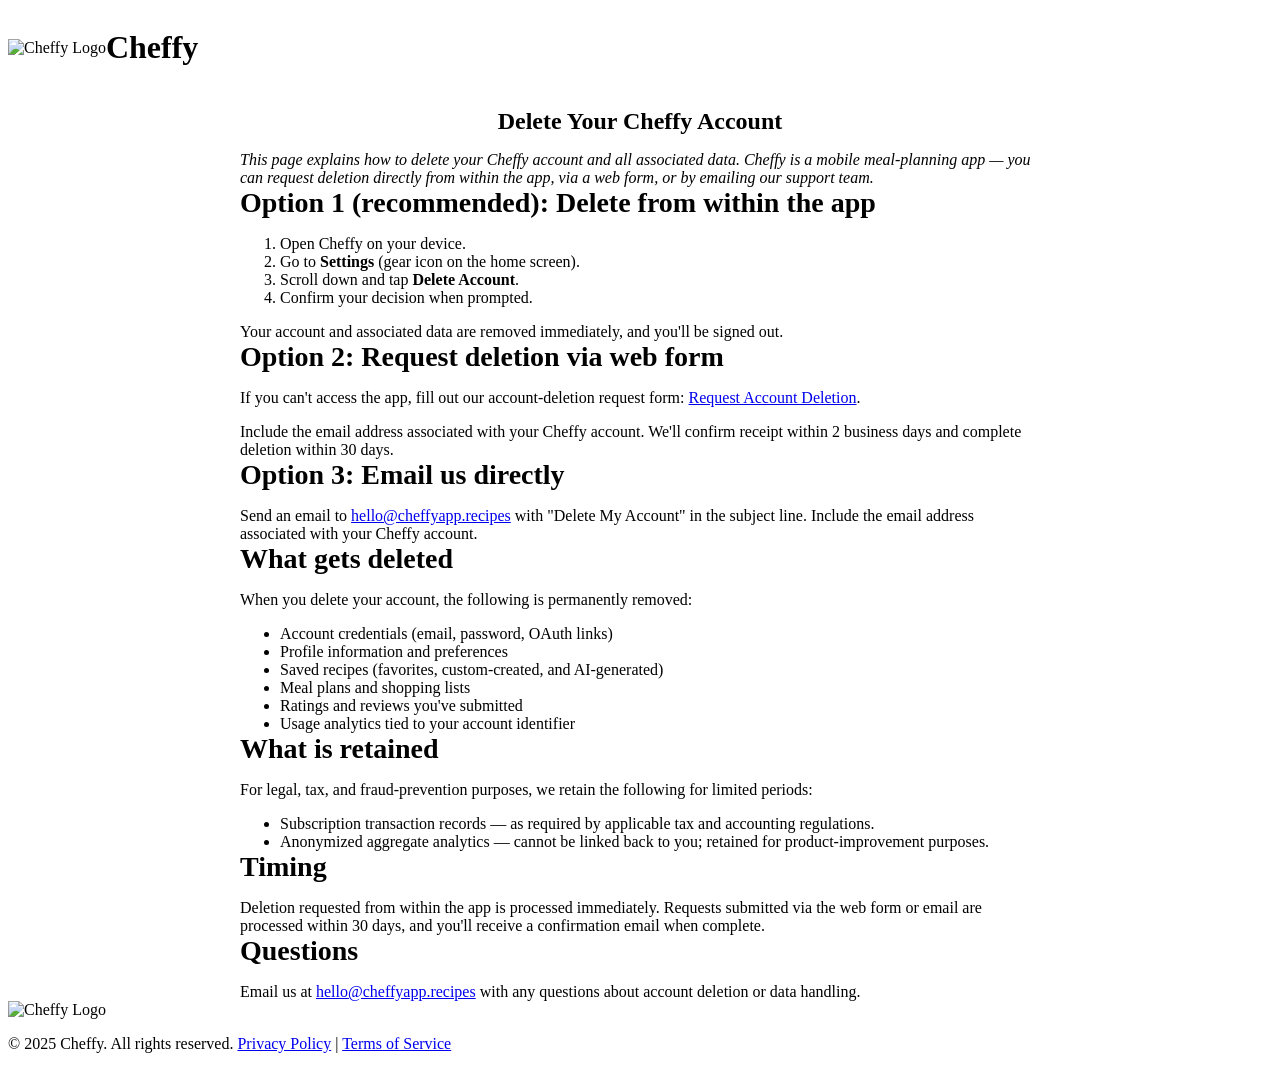
==== delete-account.html @ 325b57f6 "add minimal delete-account page for Google Play compliance Content-complete but style-unpolished — r" ====
<!DOCTYPE html>
<html lang="en">
<head>
    <meta charset="UTF-8">
    <meta name="viewport" content="width=device-width, initial-scale=1.0">
    <title>Delete Your Account - Cheffy</title>
    <meta name="description" content="How to delete your Cheffy account and associated data.">

    <!-- Favicon and App Icons -->
    <link rel="icon" type="image/png" href="images/icons/logo.png">
    <link rel="apple-touch-icon" href="images/icons/logo.png">

    <!-- Stylesheets -->
    <link rel="stylesheet" href="css/styles.css">

    <!-- Google Fonts -->
    <link rel="preconnect" href="https://fonts.googleapis.com">
    <link rel="preconnect" href="https://fonts.gstatic.com" crossorigin>
    <link href="https://fonts.googleapis.com/css2?family=Poppins:wght@300;400;500;600;700&display=swap" rel="stylesheet">

    <style>
        .privacy-content {
            max-width: 800px;
            margin: 0 auto;
            padding: var(--spacing-lg) 0;
        }

        .privacy-content h1 {
            text-align: center;
            margin-bottom: var(--spacing-lg);
        }

        .privacy-content h2 {
            font-size: 1.75rem;
            text-align: left;
            margin-top: var(--spacing-xl);
            margin-bottom: var(--spacing-md);
            color: var(--primary);
        }

        .privacy-content ol,
        .privacy-content ul {
            margin-left: var(--spacing-xl);
            margin-bottom: var(--spacing-lg);
        }

        .privacy-content ol li,
        .privacy-content ul li {
            margin-bottom: var(--spacing-sm);
        }

        .privacy-content ul {
            list-style: disc;
        }

        .privacy-content ol {
            list-style: decimal;
        }

        .privacy-content p {
            margin-bottom: var(--spacing-lg);
        }
    </style>
</head>
<body>
    <!-- Header -->
    <header>
        <div class="container">
            <div class="logo">
                <a href="index.html" class="logo-link" style="text-decoration: none; color: inherit; display: flex; align-items: center;">
                    <img src="images/icons/logo.png" alt="Cheffy Logo">
                    <h1>Cheffy</h1>
                </a>
            </div>
        </div>
    </header>

    <!-- Delete Account Content -->
    <section>
        <div class="container">
            <div class="privacy-content">
                <h1>Delete Your Cheffy Account</h1>
                <p><em>This page explains how to delete your Cheffy account and all associated data. Cheffy is a mobile meal-planning app — you can request deletion directly from within the app, via a web form, or by emailing our support team.</em></p>

                <h2>Option 1 (recommended): Delete from within the app</h2>
                <ol>
                    <li>Open Cheffy on your device.</li>
                    <li>Go to <strong>Settings</strong> (gear icon on the home screen).</li>
                    <li>Scroll down and tap <strong>Delete Account</strong>.</li>
                    <li>Confirm your decision when prompted.</li>
                </ol>
                <p>Your account and associated data are removed immediately, and you'll be signed out.</p>

                <h2>Option 2: Request deletion via web form</h2>
                <p>If you can't access the app, fill out our account-deletion request form: <a href="https://tally.so/r/BzaOz5">Request Account Deletion</a>.</p>
                <p>Include the email address associated with your Cheffy account. We'll confirm receipt within 2 business days and complete deletion within 30 days.</p>

                <h2>Option 3: Email us directly</h2>
                <p>Send an email to <a href="mailto:hello@cheffyapp.recipes?subject=Delete%20My%20Account">hello@cheffyapp.recipes</a> with "Delete My Account" in the subject line. Include the email address associated with your Cheffy account.</p>

                <h2>What gets deleted</h2>
                <p>When you delete your account, the following is permanently removed:</p>
                <ul>
                    <li>Account credentials (email, password, OAuth links)</li>
                    <li>Profile information and preferences</li>
                    <li>Saved recipes (favorites, custom-created, and AI-generated)</li>
                    <li>Meal plans and shopping lists</li>
                    <li>Ratings and reviews you've submitted</li>
                    <li>Usage analytics tied to your account identifier</li>
                </ul>

                <h2>What is retained</h2>
                <p>For legal, tax, and fraud-prevention purposes, we retain the following for limited periods:</p>
                <ul>
                    <li>Subscription transaction records — as required by applicable tax and accounting regulations.</li>
                    <li>Anonymized aggregate analytics — cannot be linked back to you; retained for product-improvement purposes.</li>
                </ul>

                <h2>Timing</h2>
                <p>Deletion requested from within the app is processed immediately. Requests submitted via the web form or email are processed within 30 days, and you'll receive a confirmation email when complete.</p>

                <h2>Questions</h2>
                <p>Email us at <a href="mailto:hello@cheffyapp.recipes">hello@cheffyapp.recipes</a> with any questions about account deletion or data handling.</p>
            </div>
        </div>
    </section>

    <!-- Footer -->
    <footer>
        <div class="container">
            <div class="simple-footer">
                <div class="footer-logo">
                    <img src="images/icons/logo.png" alt="Cheffy Logo">
                </div>
                <p>&copy; 2025 Cheffy. All rights reserved. <a href="privacy-policy.html">Privacy Policy</a> | <a href="terms-of-service.html">Terms of Service</a></p>
            </div>
        </div>
    </footer>

    <!-- JavaScript -->
    <script src="js/main.js"></script>
</body>
</html>
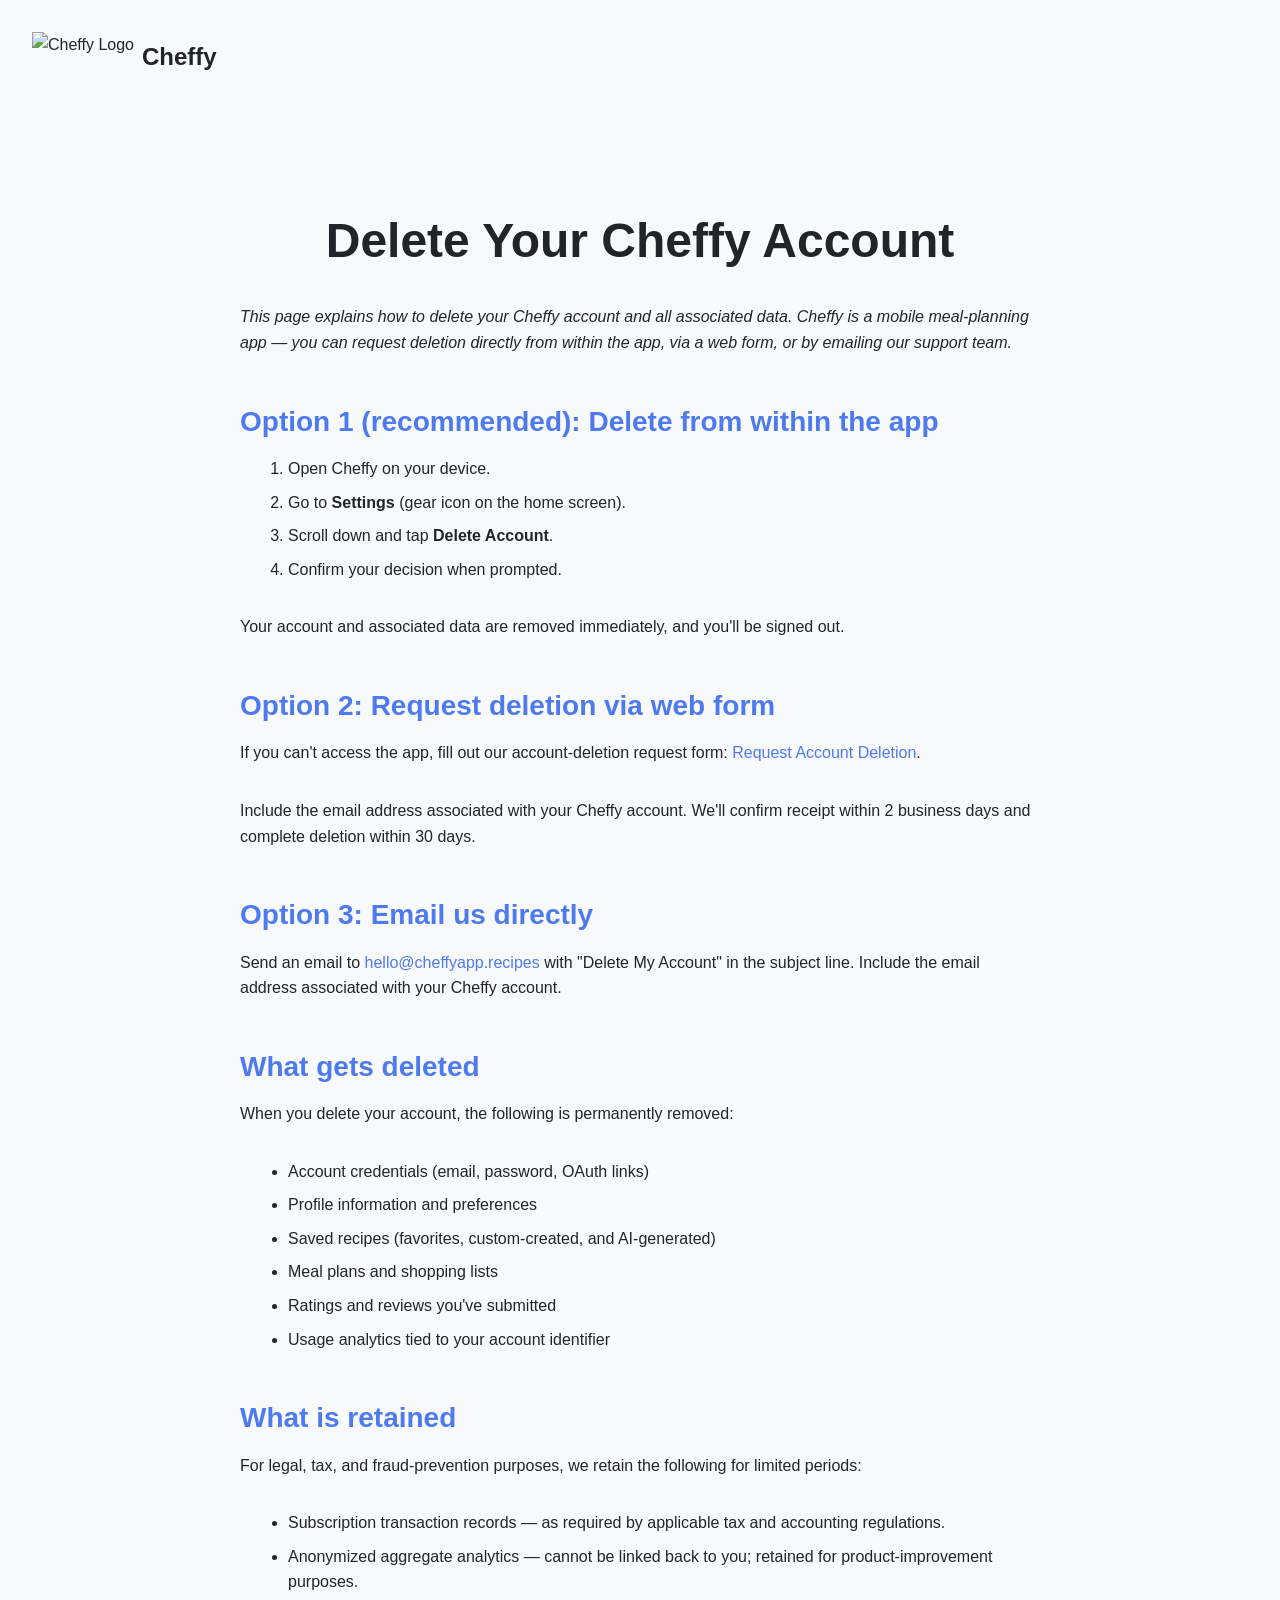
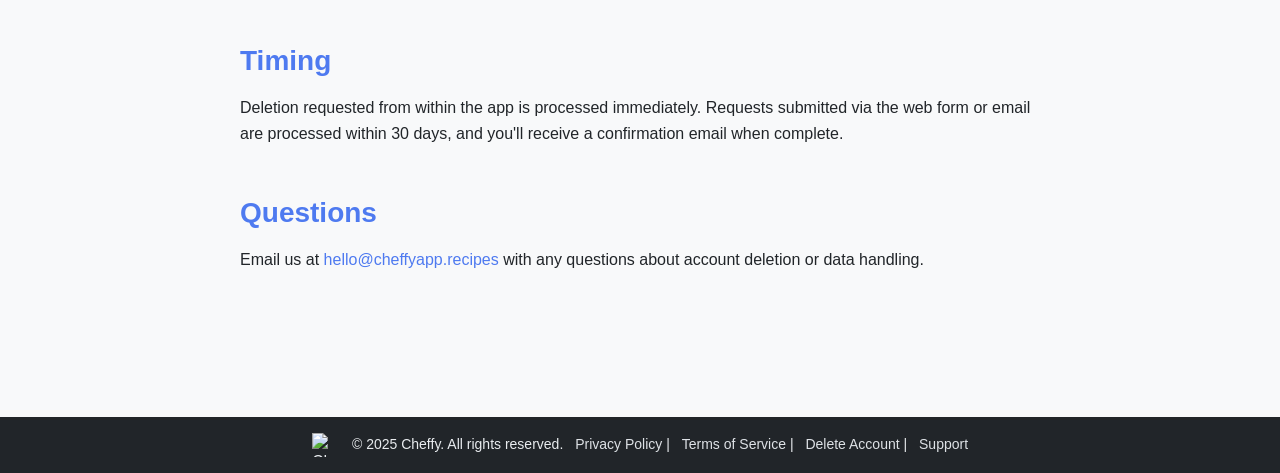
==== commit 48913421: "updated screenshots, copy" ====
--- a/delete-account.html
+++ b/delete-account.html
@@ -132,7 +132,7 @@
                 <div class="footer-logo">
                     <img src="images/icons/logo.png" alt="Cheffy Logo">
                 </div>
-                <p>&copy; 2025 Cheffy. All rights reserved. <a href="privacy-policy.html">Privacy Policy</a> | <a href="terms-of-service.html">Terms of Service</a></p>
+                <p>&copy; 2025 Cheffy. All rights reserved. <a href="privacy-policy.html">Privacy Policy</a> | <a href="terms-of-service.html">Terms of Service</a> | <a href="delete-account.html">Delete Account</a> | <a href="support.html">Support</a></p>
             </div>
         </div>
     </footer>
--- a/css/styles.css
+++ b/css/styles.css
@@ -0,0 +1,811 @@
+/* Base Styles */
+:root {
+    /* Brand Colors */
+    --primary: #4E7AF0;
+    --secondary: #6C63FF;
+    --tertiary: #00C2CB;
+    --accent: #FF7A5A;
+    
+    /* Neutral Colors */
+    --neutral-100: #F8F9FA;
+    --neutral-200: #F1F3F5;
+    --neutral-300: #E9ECEF;
+    --neutral-400: #DEE2E6;
+    --neutral-500: #ADB5BD;
+    --neutral-600: #6C757D;
+    --neutral-700: #495057;
+    --neutral-800: #343A40;
+    --neutral-900: #212529;
+    
+    /* Semantic Colors */
+    --success: #4CAF50;
+    --warning: #FFC107;
+    --error: #FF5252;
+    --info: #2196F3;
+    
+    /* Gradients */
+    --primary-gradient: linear-gradient(135deg, var(--primary), var(--secondary));
+    --accent-gradient: linear-gradient(135deg, var(--tertiary), var(--accent));
+    
+    /* Typography */
+    --font-family: 'Poppins', sans-serif;
+    --h1-size: 3rem;
+    --h2-size: 2.5rem;
+    --h3-size: 1.75rem;
+    --h4-size: 1.25rem;
+    --body-size: 1rem;
+    --small-size: 0.875rem;
+    
+    /* Spacing */
+    --spacing-xs: 0.25rem;
+    --spacing-sm: 0.5rem;
+    --spacing-md: 1rem;
+    --spacing-lg: 2rem;
+    --spacing-xl: 3rem;
+    --spacing-xxl: 5rem;
+    
+    /* Border Radius */
+    --radius-sm: 4px;
+    --radius-md: 8px;
+    --radius-lg: 16px;
+    --radius-xl: 24px;
+    --radius-full: 9999px;
+    
+    /* Shadows */
+    --shadow-sm: 0 1px 3px rgba(0, 0, 0, 0.1);
+    --shadow-md: 0 4px 6px rgba(0, 0, 0, 0.1);
+    --shadow-lg: 0 10px 15px rgba(0, 0, 0, 0.1);
+    --shadow-xl: 0 20px 25px rgba(0, 0, 0, 0.1);
+}
+
+* {
+    margin: 0;
+    padding: 0;
+    box-sizing: border-box;
+}
+
+html {
+    scroll-behavior: smooth;
+}
+
+/* General Header Styles (for pages like privacy-policy.html) */
+header {
+    /* display: flex; and align-items: center; removed */
+    background-color: var(--neutral-100);
+    padding-top: var(--spacing-lg);    /* Align with logo-hero top */
+    padding-bottom: var(--spacing-md); /* Keep bottom padding as reduced */
+    /* border-bottom: 1px solid var(--neutral-300); */ /* Divider removed */
+}
+
+header .container {
+    width: 100%; /* Explicitly full width */
+    max-width: none; /* Override generic .container's max-width */
+    margin: 0; /* Override generic .container's margin */
+    padding: 0 var(--spacing-lg); /* This padding is now from viewport edges */
+    display: flex;
+    justify-content: space-between;
+    align-items: center; /* This will vertically center logo and nav within .container */
+}
+
+header .logo {
+    display: flex;
+    align-items: center;
+}
+
+header .logo img {
+    height: 50px; /* Changed from 40px to match .logo-circle height */
+    width: auto;
+    margin-right: var(--spacing-sm);
+}
+
+header .logo h1 {
+    font-size: 1.5rem; /* Changed from 1.75rem to match .logo-text font-size */
+    font-weight: 700; /* Added to match .logo-text font-weight */
+    color: var(--neutral-900);
+    margin-top: 0; /* Ensure no top margin */
+    margin-bottom: 0; /* Remove default h1 margin */
+}
+
+/* Removed header nav ul, header nav ul li a, and header nav ul li a:hover, .active rules */
+
+body {
+    font-family: var(--font-family);
+    color: var(--neutral-900);
+    background-color: var(--neutral-100);
+    line-height: 1.6;
+}
+
+.container {
+    width: 100%;
+    max-width: 1200px;
+    margin: 0 auto;
+    padding: 0 var(--spacing-lg);
+}
+
+h1, h2, h3, h4, h5, h6 {
+    margin-bottom: var(--spacing-md);
+    font-weight: 600;
+    line-height: 1.3;
+}
+
+h1 {
+    font-size: var(--h1-size);
+}
+
+h2 {
+    font-size: var(--h2-size);
+    text-align: center;
+    margin-bottom: var(--spacing-xl);
+}
+
+h3 {
+    font-size: var(--h3-size);
+}
+
+h4 {
+    font-size: var(--h4-size);
+}
+
+p {
+    margin-bottom: var(--spacing-md);
+}
+
+a {
+    color: var(--primary);
+    text-decoration: none;
+    transition: color 0.3s ease;
+}
+
+a:hover {
+    color: var(--secondary);
+}
+
+ul {
+    list-style: none;
+}
+
+img {
+    max-width: 100%;
+    height: auto;
+}
+
+section {
+    padding: var(--spacing-xxl) 0;
+}
+
+/* Logo Hero Styles */
+.logo-hero {
+    position: absolute;
+    top: var(--spacing-lg);
+    left: var(--spacing-lg);
+    z-index: 10;
+    display: flex;
+    align-items: center;
+}
+
+.logo-circle {
+    width: 50px;
+    height: 50px;
+    border-radius: 50%;
+    background-color: var(--primary);
+    display: flex;
+    align-items: center;
+    justify-content: center;
+    overflow: hidden;
+    margin-right: var(--spacing-sm);
+}
+
+.logo-circle img {
+    width: 100%;
+    height: 100%;
+    object-fit: contain;
+}
+
+.logo-text {
+    font-size: 1.5rem;
+    color: white;
+    margin-bottom: 0;
+    font-weight: 700;
+}
+
+/* Hero Section */
+#hero {
+    background: var(--primary-gradient);
+    color: white;
+    padding: var(--spacing-xxl) 0;
+    position: relative;
+}
+
+#hero .container {
+    display: flex;
+    align-items: center;
+    justify-content: space-between; /* Allow hero content to spread if needed */
+    padding-top: var(--spacing-lg);
+}
+
+.hero-content {
+    display: flex;
+    align-items: center; /* Vertically align items in the new two-column layout */
+    justify-content: space-between; /* Space between the two new columns */
+    gap: var(--spacing-xl); /* Gap between the two columns */
+    flex: 1; /* Allow hero-content to take available space */
+    text-align: left; /* Default text align to left for children */
+}
+
+.hero-main-text {
+    flex-basis: 45%; /* Adjust as needed */
+}
+
+.hero-details {
+    flex-basis: 50%; /* Adjust as needed */
+}
+
+.hero-content h1 {
+    font-size: 3.5rem;
+    margin-bottom: var(--spacing-lg);
+}
+
+.hero-content p {
+    font-size: 1.25rem;
+    margin-bottom: var(--spacing-xl);
+}
+
+/* .hero-image rules are no longer needed as the element was removed */
+
+.app-buttons {
+    display: inline-flex;
+    gap: 12px;
+    align-items: center;
+}
+
+.app-button {
+    display: inline-block;
+    vertical-align: middle;
+}
+
+.app-button.app-store img {
+    height: 45px;
+    width: auto;
+}
+
+.app-button.google-play img {
+    height: 65px;
+    width: auto;
+}
+
+/* Features Section */
+#features {
+    background-color: white;
+}
+
+.features-grid {
+    display: grid;
+    grid-template-columns: repeat(auto-fit, minmax(250px, 1fr));
+    gap: var(--spacing-xl);
+}
+
+.feature-card {
+    background-color: var(--neutral-100);
+    border-radius: var(--radius-lg);
+    padding: var(--spacing-xl);
+    text-align: center;
+    box-shadow: var(--shadow-md);
+    transition: transform 0.3s ease, box-shadow 0.3s ease;
+}
+
+.feature-card:hover {
+    transform: translateY(-5px);
+    box-shadow: var(--shadow-lg);
+}
+
+.feature-icon {
+    width: 80px;
+    height: 80px;
+    margin: 0 auto var(--spacing-lg);
+    border-radius: var(--radius-full);
+    display: flex;
+    align-items: center;
+    justify-content: center;
+    background: var(--primary-gradient);
+}
+
+.feature-icon.discover::before {
+    content: "🔍";
+    font-size: 2rem;
+}
+
+.feature-icon.plan::before {
+    content: "📅";
+    font-size: 2rem;
+}
+
+.feature-icon.shop::before {
+    content: "🛒";
+    font-size: 2rem;
+}
+
+.feature-icon.personalize::before {
+    content: "👤";
+    font-size: 2rem;
+}
+
+.feature-card h3 {
+    color: var(--primary);
+    margin-bottom: var(--spacing-md);
+}
+
+/* Screenshots Section */
+#screenshots {
+    background-color: var(--neutral-200);
+}
+
+.screenshot-slider { /* Main container for the carousel */
+    position: relative;
+    max-width: 900px; /* Adjust to fit 3 images + gaps comfortably */
+    margin: 0 auto;
+    overflow: hidden; 
+}
+
+.screenshot-container { /* Holds the slides */
+    position: relative; 
+}
+
+.screenshot-slide {
+    display: none; /* Hidden by default */
+    padding: var(--spacing-sm) 0; /* Optional padding for the slide itself */
+}
+
+.screenshot-slide.active {
+    display: flex; 
+    justify-content: center; /* Center the group of 3 images */
+    align-items: center; 
+    gap: var(--spacing-sm); /* Gap between the 3 images */
+    animation: fadeIn 0.5s ease forwards; 
+}
+
+.screenshot-slide img {
+    max-width: 32%; /* Allow 3 images to fit with gaps */
+    height: auto; 
+    max-height: 400px; /* Adjust max-height as needed */
+    object-fit: contain; 
+    border-radius: var(--radius-md);
+    box-shadow: var(--shadow-md);
+    background-color: var(--neutral-300); 
+}
+
+@keyframes fadeIn {
+    from {
+        opacity: 0;
+    }
+    to {
+        opacity: 1;
+    }
+}
+
+.screenshot-nav {
+    display: flex;
+    justify-content: center;
+    margin-top: var(--spacing-lg);
+}
+
+.nav-dot {
+    width: 12px;
+    height: 12px;
+    border-radius: var(--radius-full);
+    background-color: var(--neutral-400);
+    border: none;
+    margin: 0 var(--spacing-xs);
+    cursor: pointer;
+    transition: background-color 0.3s ease;
+}
+
+.nav-dot.active {
+    background-color: var(--primary);
+}
+
+/* How It Works Section */
+#how-it-works {
+    background-color: white;
+}
+
+.steps {
+    display: flex;
+    flex-wrap: wrap;
+    justify-content: center;
+    gap: var(--spacing-xl);
+}
+
+.step {
+    flex: 1;
+    min-width: 200px;
+    max-width: 300px;
+    text-align: center;
+    padding: var(--spacing-lg);
+}
+
+.step-number {
+    width: 50px;
+    height: 50px;
+    background: var(--primary-gradient);
+    color: white;
+    border-radius: var(--radius-full);
+    display: flex;
+    align-items: center;
+    justify-content: center;
+    font-size: 1.5rem;
+    font-weight: bold;
+    margin: 0 auto var(--spacing-md);
+}
+
+/* Download Section */
+#download {
+    background: var(--accent-gradient);
+    color: white;
+    text-align: center;
+}
+
+#download h2 {
+    color: white;
+}
+
+#download .app-buttons {
+    justify-content: center;
+    margin-top: var(--spacing-xl);
+}
+
+/* Footer */
+footer {
+    background-color: var(--neutral-900);
+    color: var(--neutral-300);
+    padding: var(--spacing-md) 0;
+}
+
+.simple-footer {
+    display: flex;
+    align-items: center;
+    justify-content: center;
+}
+
+.footer-logo {
+    display: flex;
+    align-items: center;
+    margin-right: var(--spacing-md);
+}
+
+.footer-logo img {
+    height: 24px;
+    width: 24px;
+}
+
+.simple-footer p {
+    margin-bottom: 0;
+    font-size: var(--small-size);
+}
+
+.simple-footer a {
+    color: var(--neutral-400);
+    margin-left: var(--spacing-sm);
+    transition: color 0.3s ease;
+}
+
+.simple-footer a:hover {
+    color: white;
+}
+
+/* Animation Classes */
+.animate {
+    animation: fadeInUp 0.6s ease-out forwards;
+}
+
+@keyframes fadeInUp {
+    from {
+        opacity: 0;
+        transform: translateY(20px);
+    }
+    to {
+        opacity: 1;
+        transform: translateY(0);
+    }
+}
+
+/* Responsive Styles */
+@media (max-width: 992px) {
+    :root {
+        --h1-size: 2.5rem;
+        --h2-size: 2rem;
+        --h3-size: 1.5rem;
+    }
+    
+    #hero .container {
+        flex-direction: column;
+    }
+    
+    .hero-content {
+        padding-right: 0;
+        text-align: center;
+        margin-bottom: var(--spacing-xl);
+    }
+    
+    .app-buttons {
+        justify-content: center;
+    }
+}
+
+/* Mobile-specific styles for screenshots section */
+@media (max-width: 768px) {
+    .simple-footer {
+        flex-direction: column;
+        text-align: center;
+    }
+    
+    .footer-logo {
+        margin-right: 0;
+        margin-bottom: var(--spacing-sm);
+    }
+    
+    /* Adjust screenshot layout for mobile */
+    .screenshot-slider {
+        max-width: 350px;
+    }
+    
+    .screenshot-layout {
+        flex-direction: column;
+        align-items: center;
+    }
+    
+    .screenshot-container {
+        flex: 0 0 auto;
+        max-width: 100%;
+        width: 100%;
+        margin-bottom: var(--spacing-md);
+    }
+    
+    .screenshot img {
+        width: 100%;
+        height: auto;
+        object-fit: contain;
+    }
+    
+    .screenshot-info-container {
+        width: 100%;
+    }
+    
+    .screenshot-info {
+        text-align: center;
+        padding: var(--spacing-md);
+        margin-top: 0;
+    }
+    
+    .screenshot-info h3 {
+        font-size: 1.5rem;
+        margin-bottom: var(--spacing-sm);
+    }
+    
+    .screenshot-info p {
+        font-size: 1rem;
+        margin-bottom: 0;
+    }
+    
+    /* Change animation for mobile */
+    .screenshot-info.active {
+        animation: fadeInUp 0.5s ease forwards;
+    }
+
+    /* Hero Content Stacking for Mobile */
+    .hero-content {
+        flex-direction: column; /* Stack children vertically */
+        align-items: center;   /* Center stack items horizontally */
+        /* text-align: center; is already set at 992px breakpoint, will be inherited */
+        gap: var(--spacing-lg); /* Adjust gap for stacked layout */
+    }
+
+    .hero-main-text,
+    .hero-details {
+        flex-basis: auto; /* Reset flex-basis for stacking */
+        width: 100%;      /* Allow them to take full width in the column */
+        /* text-align: center; will be inherited from .hero-content (set at 992px) */
+    }
+    
+    .hero-main-text h1 {
+        font-size: 2.8rem; /* Slightly reduce heading size on mobile */
+    }
+
+    .hero-details p {
+        font-size: 1.1rem; /* Adjust paragraph size */
+        margin-bottom: var(--spacing-lg); /* Ensure space before app buttons */
+    }
+    /* .app-buttons should center due to text-align:center on .hero-content (from 992px) 
+       and .hero-details inheriting it, as .app-buttons is inline-flex */
+
+}
+
+@media (max-width: 576px) {
+    .features-grid {
+        grid-template-columns: 1fr;
+    }
+    
+    .steps {
+        flex-direction: column;
+        align-items: center;
+    }
+    
+    /* Further adjustments for very small screens */
+    .screenshot-slider {
+        max-width: 280px;
+    }
+    
+    .screenshot-info {
+        padding: var(--spacing-sm);
+    }
+    
+    .screenshot-info h3 {
+        font-size: 1.3rem;
+    }
+    
+    .screenshot-info p {
+        font-size: 0.9rem;
+    }
+}
+
+/* ---------------------------------------------------------------------------
+   Added for v1.0 landing refresh: additional feature icons, pricing, FAQ
+   --------------------------------------------------------------------------- */
+
+/* Extra feature-icon variants for the 6-card grid. Same sizing + gradient
+   background as the base .feature-icon; only the emoji differs. */
+.feature-icon.ai::before { content: "✨"; font-size: 2rem; }
+.feature-icon.hands-free::before { content: "👋"; font-size: 2rem; }
+.feature-icon.speed::before { content: "⚡"; font-size: 2rem; }
+.feature-icon.ratings::before { content: "⭐"; font-size: 2rem; }
+
+/* Pricing */
+#pricing {
+    background-color: var(--neutral-100);
+}
+
+#pricing h2 {
+    text-align: center;
+    margin-bottom: var(--spacing-md);
+}
+
+.pricing-lead {
+    text-align: center;
+    margin-bottom: var(--spacing-xl);
+    color: var(--neutral-700);
+    font-size: 1.125rem;
+}
+
+.pricing-grid {
+    display: grid;
+    grid-template-columns: repeat(auto-fit, minmax(280px, 1fr));
+    gap: var(--spacing-lg);
+    max-width: 720px;
+    margin: 0 auto;
+}
+
+.pricing-card {
+    background-color: white;
+    border-radius: var(--radius-lg);
+    padding: var(--spacing-xl);
+    text-align: center;
+    box-shadow: var(--shadow-md);
+    position: relative;
+    border: 2px solid transparent;
+    transition: transform 0.3s ease, box-shadow 0.3s ease;
+}
+
+.pricing-card:hover {
+    transform: translateY(-5px);
+    box-shadow: var(--shadow-lg);
+}
+
+.pricing-card-featured {
+    border-color: var(--primary);
+}
+
+.pricing-card h3 {
+    color: var(--primary);
+    margin-bottom: var(--spacing-md);
+    font-size: 1.5rem;
+}
+
+.pricing-amount {
+    font-size: 2.5rem;
+    font-weight: 700;
+    margin-bottom: var(--spacing-sm);
+    color: var(--neutral-900);
+}
+
+.pricing-amount span {
+    font-size: 1rem;
+    font-weight: 400;
+    color: var(--neutral-600);
+}
+
+.pricing-note {
+    color: var(--neutral-600);
+    font-size: 0.95rem;
+}
+
+.pricing-badge {
+    position: absolute;
+    top: -12px;
+    right: var(--spacing-lg);
+    background: var(--primary-gradient);
+    color: white;
+    padding: 4px 12px;
+    border-radius: var(--radius-full);
+    font-size: 0.8rem;
+    font-weight: 600;
+}
+
+/* FAQ — uses native <details>/<summary> for progressive disclosure (no JS) */
+#faq {
+    background-color: white;
+}
+
+#faq h2 {
+    text-align: center;
+    margin-bottom: var(--spacing-xl);
+}
+
+.faq-list {
+    max-width: 800px;
+    margin: 0 auto;
+}
+
+.faq-item {
+    background-color: var(--neutral-100);
+    border-radius: var(--radius-md);
+    margin-bottom: var(--spacing-md);
+    padding: var(--spacing-md) var(--spacing-lg);
+    box-shadow: var(--shadow-sm);
+    transition: box-shadow 0.3s ease;
+}
+
+.faq-item[open] {
+    box-shadow: var(--shadow-md);
+}
+
+.faq-item summary {
+    font-weight: 600;
+    font-size: 1.1rem;
+    cursor: pointer;
+    padding: var(--spacing-sm) 0;
+    color: var(--neutral-900);
+    list-style: none;
+    display: flex;
+    justify-content: space-between;
+    align-items: center;
+}
+
+.faq-item summary::-webkit-details-marker { display: none; }
+
+.faq-item summary::after {
+    content: "+";
+    font-size: 1.5rem;
+    color: var(--primary);
+    font-weight: 300;
+    margin-left: var(--spacing-md);
+    transition: transform 0.2s ease;
+}
+
+.faq-item[open] summary::after {
+    content: "−";
+}
+
+.faq-item p {
+    margin-top: var(--spacing-sm);
+    color: var(--neutral-700);
+    line-height: 1.6;
+    padding-bottom: var(--spacing-sm);
+}
+
+.faq-item p a {
+    color: var(--primary);
+    text-decoration: none;
+}
+
+.faq-item p a:hover {
+    text-decoration: underline;
+}
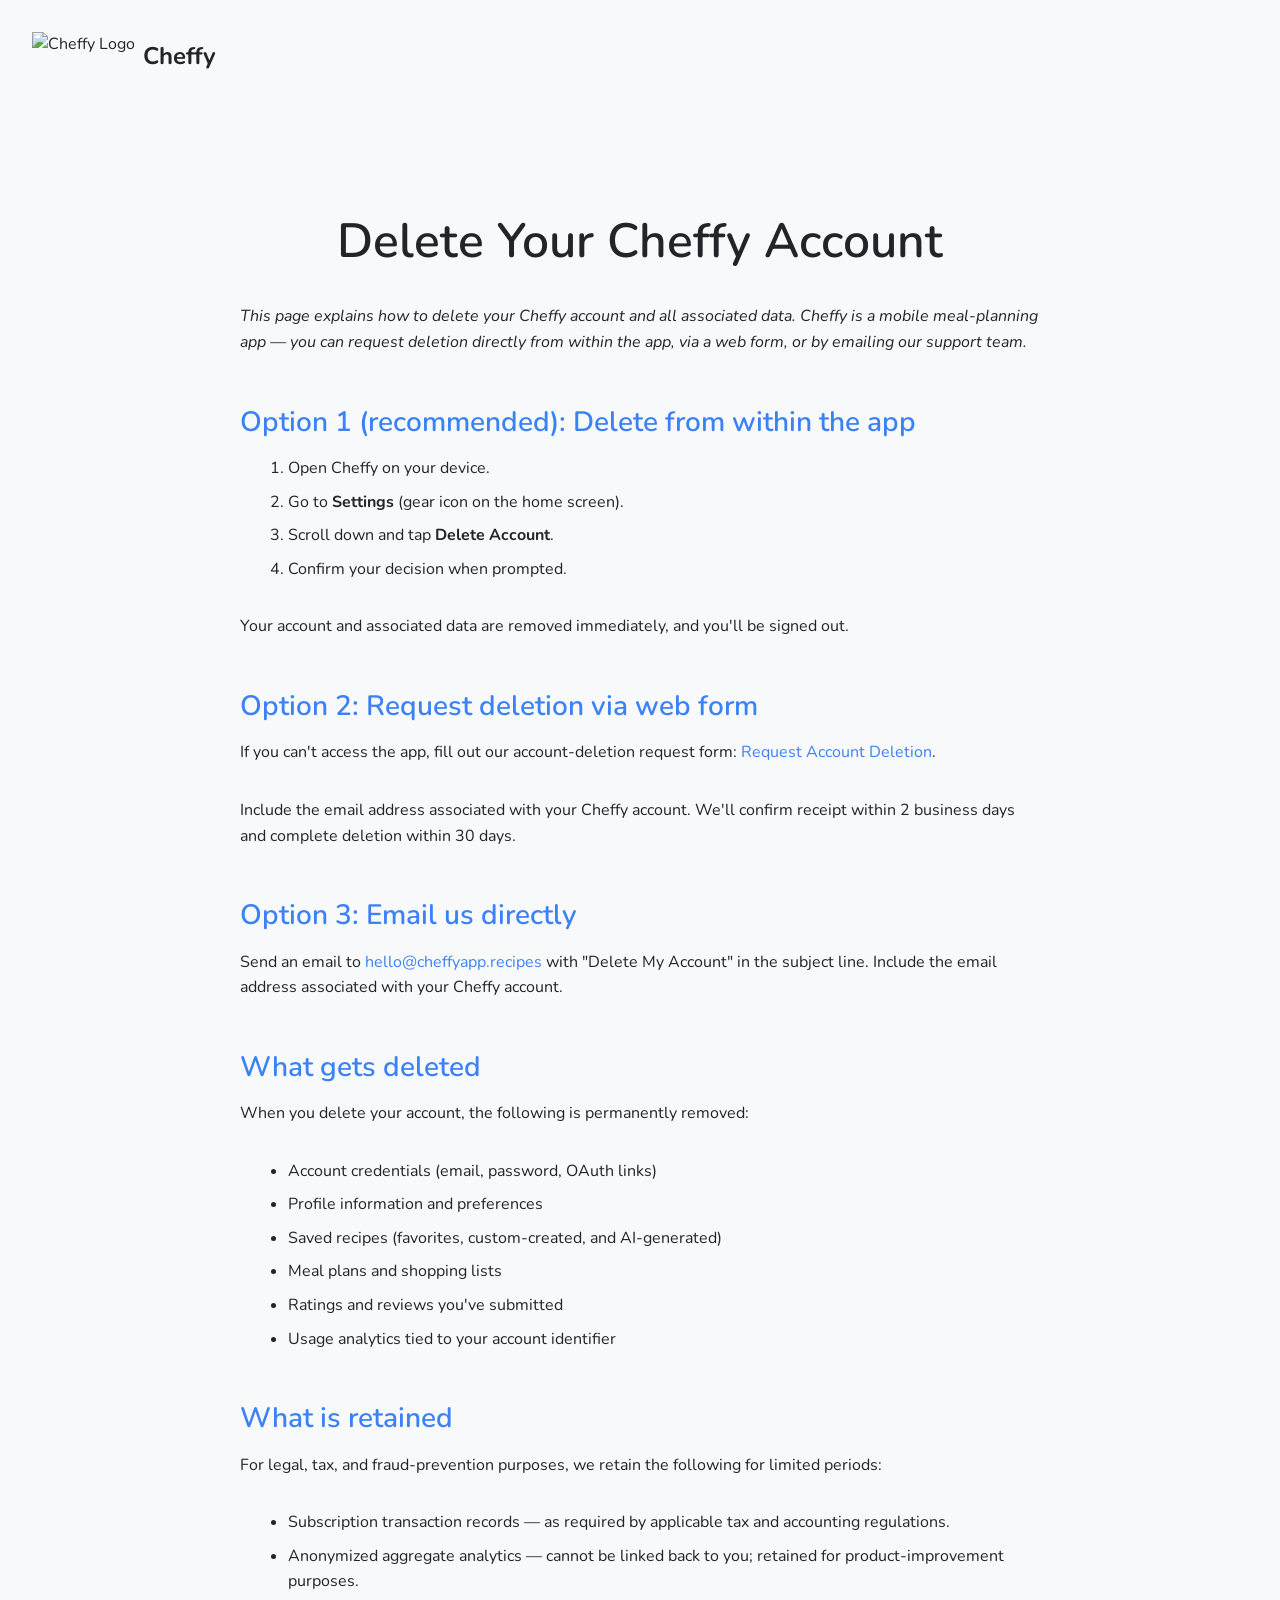
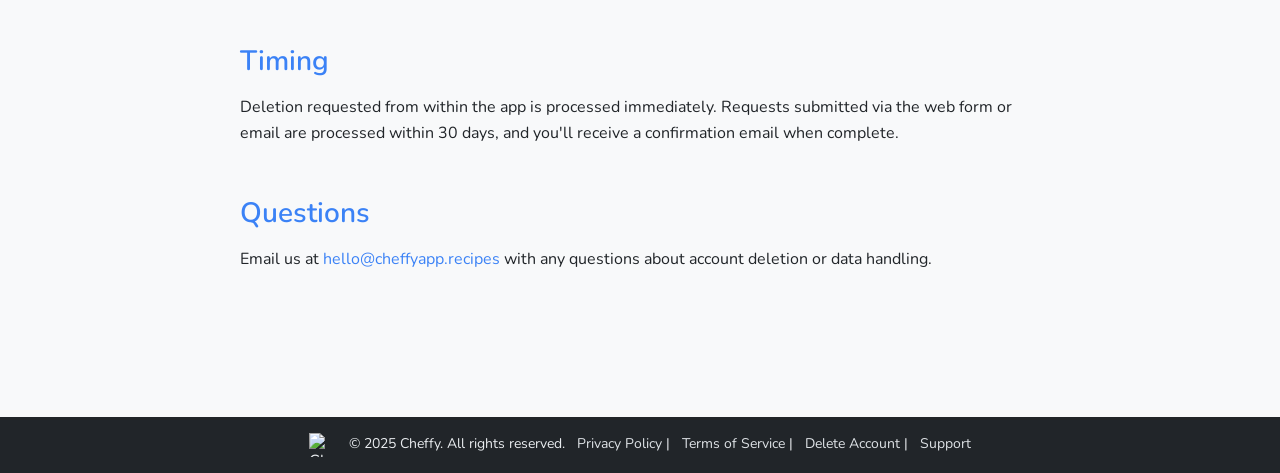
==== commit 66bac616: "landing branding" ====
--- a/delete-account.html
+++ b/delete-account.html
@@ -16,7 +16,7 @@
     <!-- Google Fonts -->
     <link rel="preconnect" href="https://fonts.googleapis.com">
     <link rel="preconnect" href="https://fonts.gstatic.com" crossorigin>
-    <link href="https://fonts.googleapis.com/css2?family=Poppins:wght@300;400;500;600;700&display=swap" rel="stylesheet">
+    <link href="https://fonts.googleapis.com/css2?family=Nunito:wght@300;400;500;600;700&display=swap" rel="stylesheet">
 
     <style>
         .privacy-content {
--- a/css/styles.css
+++ b/css/styles.css
@@ -1,11 +1,10 @@
 /* Base Styles */
 :root {
-    /* Brand Colors */
-    --primary: #4E7AF0;
-    --secondary: #6C63FF;
-    --tertiary: #00C2CB;
-    --accent: #FF7A5A;
-    
+    /* Brand Colors — matched to app theme (cheffy-fe/lib/theme/app_theme.dart, lightTheme) */
+    --primary: #3B82F6;
+    --secondary: #6988BA;
+    --tertiary: #093D8D;
+
     /* Neutral Colors */
     --neutral-100: #F8F9FA;
     --neutral-200: #F1F3F5;
@@ -16,19 +15,21 @@
     --neutral-700: #495057;
     --neutral-800: #343A40;
     --neutral-900: #212529;
-    
+
     /* Semantic Colors */
     --success: #4CAF50;
     --warning: #FFC107;
     --error: #FF5252;
     --info: #2196F3;
-    
-    /* Gradients */
-    --primary-gradient: linear-gradient(135deg, var(--primary), var(--secondary));
-    --accent-gradient: linear-gradient(135deg, var(--tertiary), var(--accent));
-    
+
+    /* Gradients — pure blue family (primary → tertiary), matching app aesthetic.
+       --accent-gradient is the reverse direction so the download CTA reads
+       differently from the hero without leaving the brand palette. */
+    --primary-gradient: linear-gradient(135deg, #3B82F6 0%, #093D8D 100%);
+    --accent-gradient: linear-gradient(135deg, #093D8D 0%, #3B82F6 100%);
+
     /* Typography */
-    --font-family: 'Poppins', sans-serif;
+    --font-family: 'Nunito', sans-serif;
     --h1-size: 3rem;
     --h2-size: 2.5rem;
     --h3-size: 1.75rem;
@@ -68,13 +69,11 @@
     scroll-behavior: smooth;
 }
 
-/* General Header Styles (for pages like privacy-policy.html) */
+/* Site header — same logo block on every page (index + subpages) */
 header {
-    /* display: flex; and align-items: center; removed */
     background-color: var(--neutral-100);
-    padding-top: var(--spacing-lg);    /* Align with logo-hero top */
-    padding-bottom: var(--spacing-md); /* Keep bottom padding as reduced */
-    /* border-bottom: 1px solid var(--neutral-300); */ /* Divider removed */
+    padding-top: var(--spacing-lg);
+    padding-bottom: var(--spacing-md);
 }
 
 header .container {
@@ -93,20 +92,18 @@
 }
 
 header .logo img {
-    height: 50px; /* Changed from 40px to match .logo-circle height */
+    height: 50px;
     width: auto;
     margin-right: var(--spacing-sm);
 }
 
 header .logo h1 {
-    font-size: 1.5rem; /* Changed from 1.75rem to match .logo-text font-size */
-    font-weight: 700; /* Added to match .logo-text font-weight */
+    font-size: 1.5rem;
+    font-weight: 700;
     color: var(--neutral-900);
-    margin-top: 0; /* Ensure no top margin */
-    margin-bottom: 0; /* Remove default h1 margin */
-}
-
-/* Removed header nav ul, header nav ul li a, and header nav ul li a:hover, .active rules */
+    margin-top: 0;
+    margin-bottom: 0;
+}
 
 body {
     font-family: var(--font-family);
@@ -171,41 +168,6 @@
 
 section {
     padding: var(--spacing-xxl) 0;
-}
-
-/* Logo Hero Styles */
-.logo-hero {
-    position: absolute;
-    top: var(--spacing-lg);
-    left: var(--spacing-lg);
-    z-index: 10;
-    display: flex;
-    align-items: center;
-}
-
-.logo-circle {
-    width: 50px;
-    height: 50px;
-    border-radius: 50%;
-    background-color: var(--primary);
-    display: flex;
-    align-items: center;
-    justify-content: center;
-    overflow: hidden;
-    margin-right: var(--spacing-sm);
-}
-
-.logo-circle img {
-    width: 100%;
-    height: 100%;
-    object-fit: contain;
-}
-
-.logo-text {
-    font-size: 1.5rem;
-    color: white;
-    margin-bottom: 0;
-    font-weight: 700;
 }
 
 /* Hero Section */
@@ -249,8 +211,6 @@
     font-size: 1.25rem;
     margin-bottom: var(--spacing-xl);
 }
-
-/* .hero-image rules are no longer needed as the element was removed */
 
 .app-buttons {
     display: inline-flex;
@@ -332,6 +292,25 @@
 .feature-card h3 {
     color: var(--primary);
     margin-bottom: var(--spacing-md);
+}
+
+.feature-list {
+    list-style: none;
+    padding: 0;
+    margin: var(--spacing-sm) 0 0;
+}
+
+.feature-list li {
+    padding: 2px 0;
+    font-size: 0.95rem;
+    line-height: 1.5;
+}
+
+.feature-list li::before {
+    content: "•";
+    color: var(--primary);
+    font-weight: 700;
+    margin-right: 0.5em;
 }
 
 /* Screenshots Section */
@@ -809,3 +788,110 @@
 .faq-item p a:hover {
     text-decoration: underline;
 }
+
+/* ---------------------------------------------------------------------------
+   Dark mode
+   ---------------------------------------------------------------------------
+   Activated by `<html data-theme="dark">`, set by the inline <head> script in
+   index.html before first paint, resolving from localStorage > system
+   preference > "light".
+
+   Dark mode is intentionally scoped to the main landing page only. All other
+   pages (delete-account, support, privacy-policy, terms-of-service) are
+   utility/legal surfaces and stay light — simpler mental model, and avoids
+   any cross-page inconsistency with the Termly-embedded snippets which are
+   styled for light backgrounds.
+*/
+:root[data-theme="dark"] {
+    /* Brand: switch to app's dark-mode primary (cheffy-fe darkTheme). */
+    --primary: #60A5FA;
+    --secondary: #898FAF;
+    --tertiary: #D0D4FC;
+
+    /* Neutrals: invert the scale so existing var usages keep their semantic
+       meaning (--neutral-100 = page bg, --neutral-900 = primary text)
+       without rewriting every reference. */
+    --neutral-100: #0F172A;  /* slate-900 — page bg */
+    --neutral-200: #1E293B;  /* slate-800 — alt section bg */
+    --neutral-300: #334155;  /* slate-700 — borders */
+    --neutral-400: #475569;
+    --neutral-500: #64748B;
+    --neutral-600: #94A3B8;
+    --neutral-700: #CBD5E1;
+    --neutral-800: #E2E8F0;
+    --neutral-900: #F1F5F9;  /* near-white — primary text */
+
+    /* Gradients use slightly cooler, deeper blues so they don't glare on a
+       dark surface. */
+    --primary-gradient: linear-gradient(135deg, #1E40AF 0%, #60A5FA 100%);
+    --accent-gradient: linear-gradient(135deg, #60A5FA 0%, #1E40AF 100%);
+}
+
+/* Sections that hardcoded `white` in light mode → match dark page tone. */
+:root[data-theme="dark"] #features,
+:root[data-theme="dark"] #how-it-works,
+:root[data-theme="dark"] #faq {
+    background-color: #1E293B;
+}
+
+/* Cards need to lift visually above their containing section. In light mode
+   a card that matches body bg works because shadow + bright section creates
+   the lift. In dark mode we explicitly bump cards down one step. */
+:root[data-theme="dark"] .feature-card,
+:root[data-theme="dark"] .pricing-card,
+:root[data-theme="dark"] .faq-item {
+    background-color: #0F172A;
+}
+
+/* Footer: in light mode this is --neutral-900 (a dark slab on a light
+   page). With the inverted scale that would flip to near-white on white —
+   wrong. Pin it darker than the page for visual separation. */
+:root[data-theme="dark"] footer {
+    background-color: #020617;
+    color: #94A3B8;
+}
+
+:root[data-theme="dark"] .simple-footer a {
+    color: #CBD5E1;
+}
+
+:root[data-theme="dark"] .simple-footer a:hover {
+    color: #F1F5F9;
+}
+
+/* ---------------------------------------------------------------------------
+   Theme toggle button (header)
+   --------------------------------------------------------------------------- */
+.theme-toggle {
+    background: transparent;
+    border: 1px solid var(--neutral-400);
+    color: var(--neutral-700);
+    border-radius: var(--radius-full);
+    width: 40px;
+    height: 40px;
+    cursor: pointer;
+    display: inline-flex;
+    align-items: center;
+    justify-content: center;
+    font-size: 1.1rem;
+    line-height: 1;
+    padding: 0;
+    transition: border-color 0.2s ease, color 0.2s ease, transform 0.2s ease;
+}
+
+.theme-toggle:hover {
+    border-color: var(--primary);
+    color: var(--primary);
+}
+
+.theme-toggle:active {
+    transform: scale(0.92);
+}
+
+/* Show the icon for the theme you'd switch *to*, not the one you're in.
+   Default (light): show moon (click to go dark). Dark: show sun. */
+.theme-toggle .icon-sun { display: none; }
+.theme-toggle .icon-moon { display: inline; }
+:root[data-theme="dark"] .theme-toggle .icon-sun { display: inline; }
+:root[data-theme="dark"] .theme-toggle .icon-moon { display: none; }
+
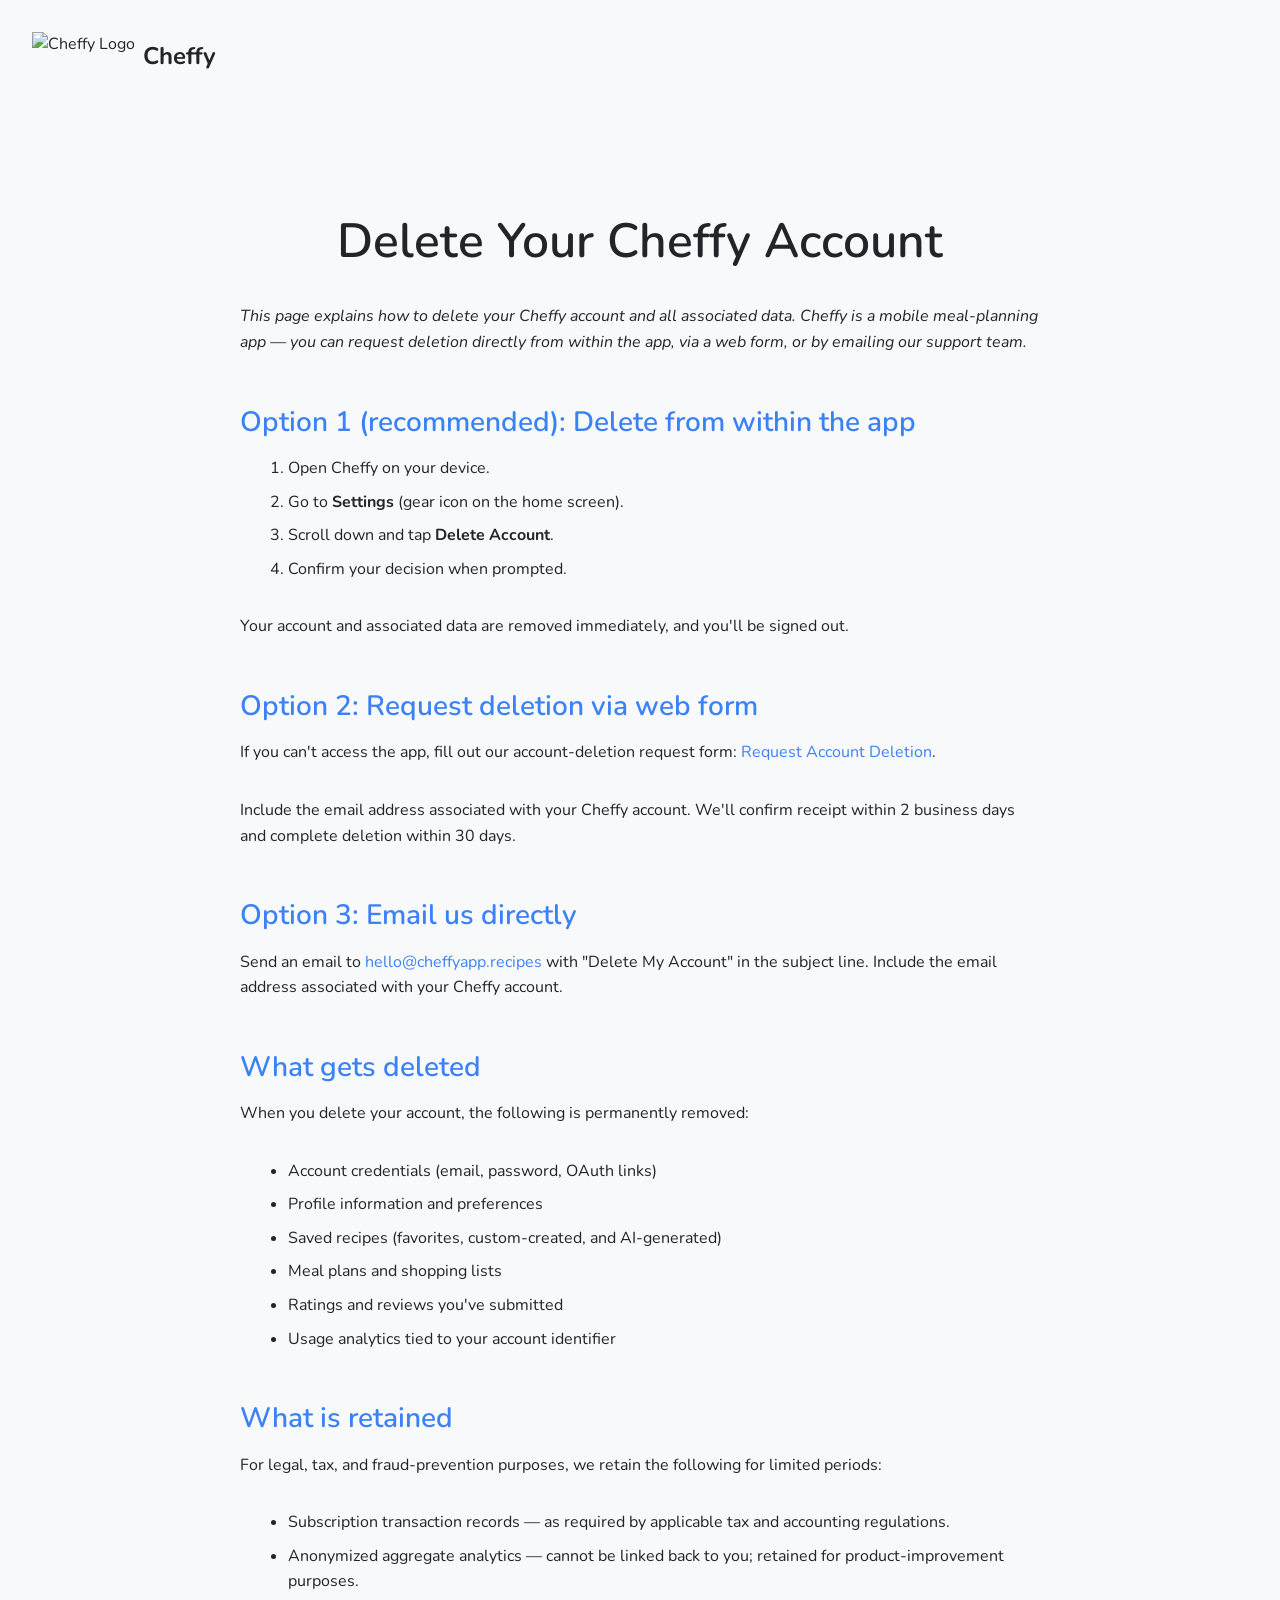
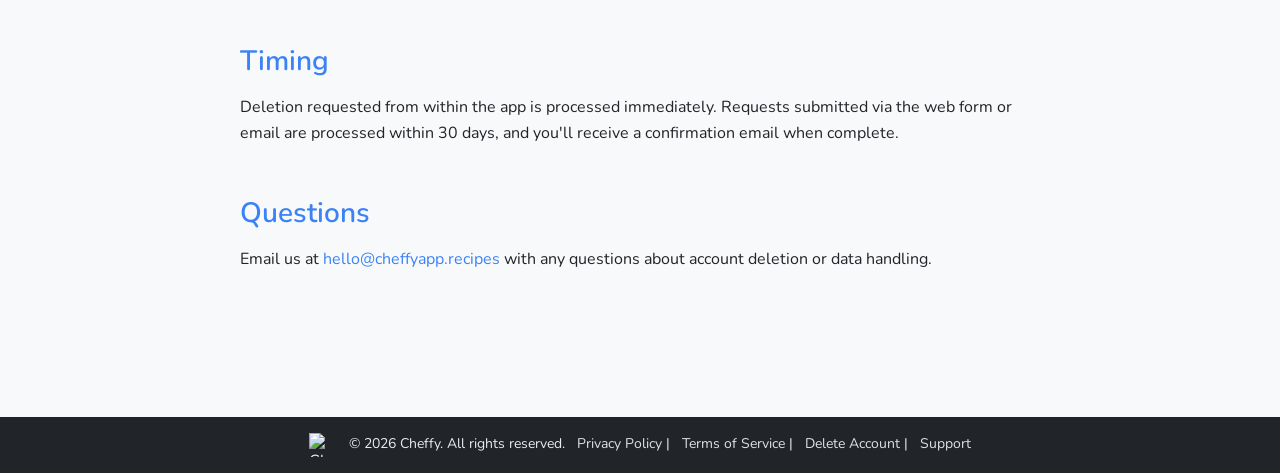
==== commit 81fd9747: "termly tos" ====
--- a/delete-account.html
+++ b/delete-account.html
@@ -132,7 +132,7 @@
                 <div class="footer-logo">
                     <img src="images/icons/logo.png" alt="Cheffy Logo">
                 </div>
-                <p>&copy; 2025 Cheffy. All rights reserved. <a href="privacy-policy.html">Privacy Policy</a> | <a href="terms-of-service.html">Terms of Service</a> | <a href="delete-account.html">Delete Account</a> | <a href="support.html">Support</a></p>
+                <p>&copy; 2026 Cheffy. All rights reserved. <a href="privacy-policy.html">Privacy Policy</a> | <a href="terms-of-service.html">Terms of Service</a> | <a href="delete-account.html">Delete Account</a> | <a href="support.html">Support</a></p>
             </div>
         </div>
     </footer>
